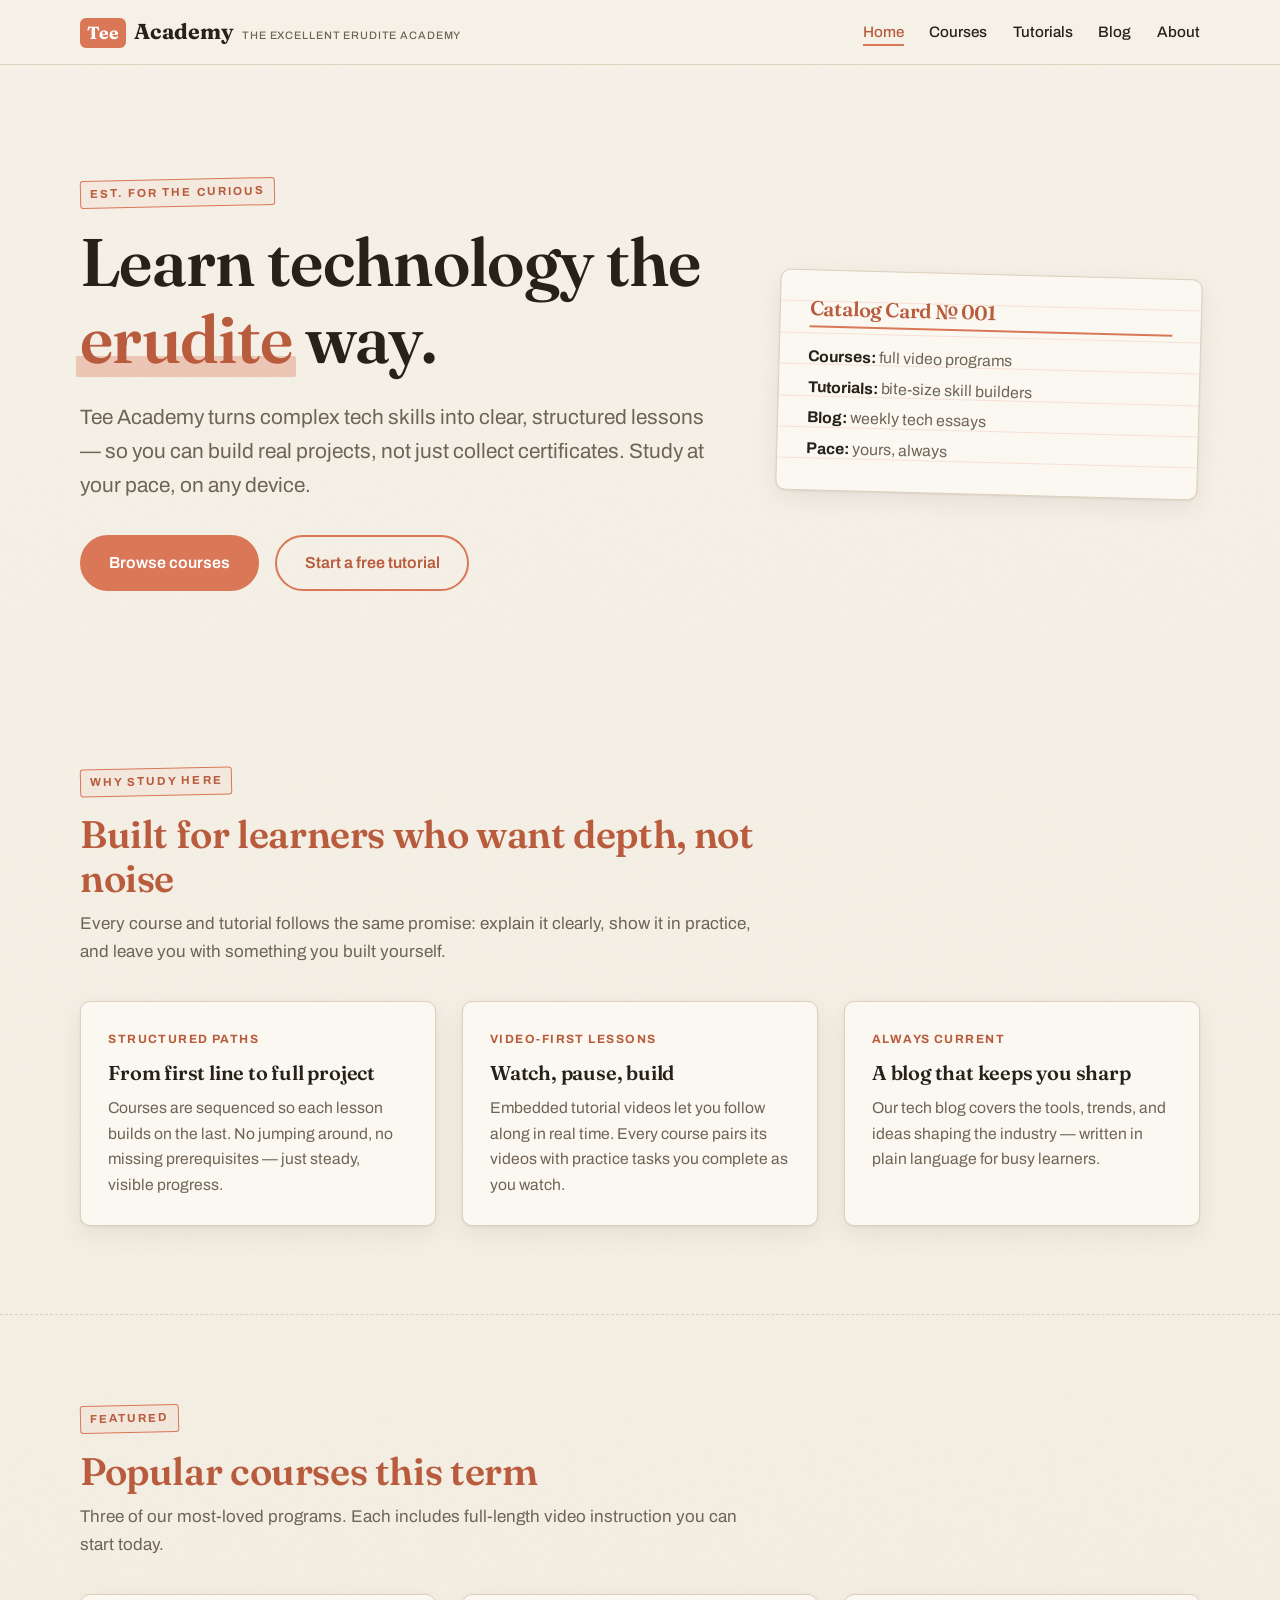
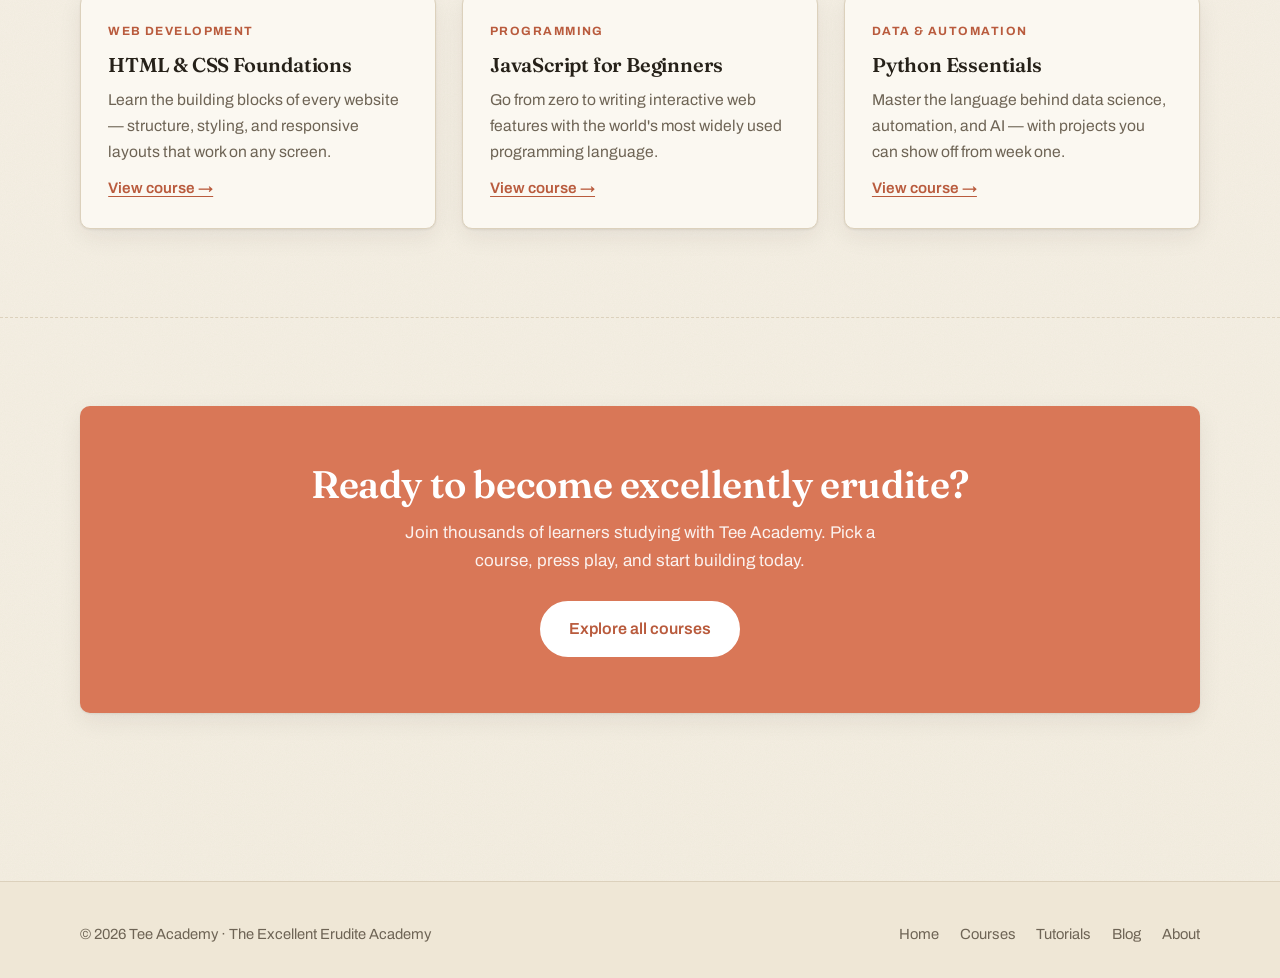
==== index.html @ ce32a6d3 "First commit" ====
<!DOCTYPE html>
<html lang="en">
<head>
  <meta charset="UTF-8" />
  <meta name="viewport" content="width=device-width, initial-scale=1.0" />
  <title>Tee Academy — The Excellent Erudite Academy</title>
  <meta name="description" content="Tee Academy — The Excellent Erudite Academy. Practical technology courses, tutorials, and a blog for lifelong learners." />
  <link rel="preconnect" href="https://fonts.googleapis.com" />
  <link rel="preconnect" href="https://fonts.gstatic.com" crossorigin />
  <link href="https://fonts.googleapis.com/css2?family=Fraunces:opsz,wght@9..144,400;9..144,600;9..144,700&family=Archivo:wght@400;500;600;700&display=swap" rel="stylesheet" />
  <link rel="stylesheet" href="styles.css" />
</head>
<body>

  <header class="site-header">
    <div class="wrap nav">
      <a class="brand" href="index.html">
        <span class="tee">Tee</span> Academy
        <small>The Excellent Erudite Academy</small>
      </a>
      <button class="nav-toggle" aria-expanded="false" aria-controls="site-nav" onclick="toggleNav(this)">Menu ☰</button>
      <ul class="nav-links" id="site-nav">
        <li><a href="index.html" aria-current="page">Home</a></li>
        <li><a href="courses.html">Courses</a></li>
        <li><a href="tutorials.html">Tutorials</a></li>
        <li><a href="blog.html">Blog</a></li>
        <li><a href="about.html">About</a></li>
      </ul>
    </div>
  </header>

  <main>

    <!-- Hero -->
    <section class="hero">
      <div class="wrap hero-grid">
        <div>
          <span class="stamp">Est. for the curious</span>
          <h1>Learn technology the <span class="mark accent">erudite</span> way.</h1>
          <p class="lede">Tee Academy turns complex tech skills into clear, structured lessons — so you can build real projects, not just collect certificates. Study at your pace, on any device.</p>
          <div class="hero-actions">
            <a class="btn btn-solid" href="courses.html">Browse courses</a>
            <a class="btn btn-ghost" href="tutorials.html">Start a free tutorial</a>
          </div>
        </div>
        <aside class="index-card" aria-label="What you will find at Tee Academy">
          <h3>Catalog Card № 001</h3>
          <ul>
            <li><strong>Courses:</strong> full video programs</li>
            <li><strong>Tutorials:</strong> bite-size skill builders</li>
            <li><strong>Blog:</strong> weekly tech essays</li>
            <li><strong>Pace:</strong> yours, always</li>
          </ul>
        </aside>
      </div>
    </section>

    <!-- Why Tee Academy -->
    <section class="section">
      <div class="wrap">
        <div class="section-head">
          <span class="stamp">Why study here</span>
          <h2>Built for learners who want depth, not noise</h2>
          <p>Every course and tutorial follows the same promise: explain it clearly, show it in practice, and leave you with something you built yourself.</p>
        </div>
        <div class="grid">
          <article class="card">
            <span class="meta">Structured paths</span>
            <h3>From first line to full project</h3>
            <p>Courses are sequenced so each lesson builds on the last. No jumping around, no missing prerequisites — just steady, visible progress.</p>
          </article>
          <article class="card">
            <span class="meta">Video-first lessons</span>
            <h3>Watch, pause, build</h3>
            <p>Embedded tutorial videos let you follow along in real time. Every course pairs its videos with practice tasks you complete as you watch.</p>
          </article>
          <article class="card">
            <span class="meta">Always current</span>
            <h3>A blog that keeps you sharp</h3>
            <p>Our tech blog covers the tools, trends, and ideas shaping the industry — written in plain language for busy learners.</p>
          </article>
        </div>
      </div>
    </section>

    <!-- Featured courses -->
    <section class="section">
      <div class="wrap">
        <div class="section-head">
          <span class="stamp">Featured</span>
          <h2>Popular courses this term</h2>
          <p>Three of our most-loved programs. Each includes full-length video instruction you can start today.</p>
        </div>
        <div class="grid">
          <article class="card">
            <span class="meta">Web Development</span>
            <h3>HTML &amp; CSS Foundations</h3>
            <p>Learn the building blocks of every website — structure, styling, and responsive layouts that work on any screen.</p>
            <a class="card-link" href="courses.html">View course →</a>
          </article>
          <article class="card">
            <span class="meta">Programming</span>
            <h3>JavaScript for Beginners</h3>
            <p>Go from zero to writing interactive web features with the world's most widely used programming language.</p>
            <a class="card-link" href="courses.html">View course →</a>
          </article>
          <article class="card">
            <span class="meta">Data &amp; Automation</span>
            <h3>Python Essentials</h3>
            <p>Master the language behind data science, automation, and AI — with projects you can show off from week one.</p>
            <a class="card-link" href="courses.html">View course →</a>
          </article>
        </div>
      </div>
    </section>

    <!-- CTA -->
    <section class="section">
      <div class="wrap">
        <div class="cta-band">
          <h2>Ready to become excellently erudite?</h2>
          <p>Join thousands of learners studying with Tee Academy. Pick a course, press play, and start building today.</p>
          <a class="btn" href="courses.html">Explore all courses</a>
        </div>
      </div>
    </section>

  </main>

  <footer class="site-footer">
    <div class="wrap footer-grid">
      <span>© 2026 Tee Academy · The Excellent Erudite Academy</span>
      <nav aria-label="Footer">
        <a href="index.html">Home</a>
        <a href="courses.html">Courses</a>
        <a href="tutorials.html">Tutorials</a>
        <a href="blog.html">Blog</a>
        <a href="about.html">About</a>
      </nav>
    </div>
  </footer>

  <script>
    function toggleNav(btn) {
      var nav = document.getElementById('site-nav');
      var open = nav.classList.toggle('open');
      btn.setAttribute('aria-expanded', open);
    }
  </script>
</body>
</html>
---- styles.css ----
/* ============================================================
   TEE ACADEMY — The Excellent Erudite Academy
   Shared stylesheet · paper texture · Anthropic orange accents
   ============================================================ */

:root {
  --paper: #F6F1E7;
  --paper-deep: #EFE7D6;
  --card: #FBF8F1;
  --ink: #262119;
  --ink-soft: #6E6455;
  --orange: #D97757;        /* Anthropic signature orange */
  --orange-deep: #B95B3D;
  --rule: #DCD1BC;
  --shadow: 0 1px 2px rgba(38, 33, 25, 0.08), 0 8px 24px rgba(38, 33, 25, 0.07);
  --radius: 10px;
  --font-display: "Fraunces", Georgia, serif;
  --font-body: "Archivo", "Helvetica Neue", Arial, sans-serif;
  --measure: 68ch;
}

* { box-sizing: border-box; margin: 0; padding: 0; }

html { scroll-behavior: smooth; }

@media (prefers-reduced-motion: reduce) {
  html { scroll-behavior: auto; }
  *, *::before, *::after { animation: none !important; transition: none !important; }
}

body {
  font-family: var(--font-body);
  font-size: 1.0625rem;
  line-height: 1.65;
  color: var(--ink);
  background-color: var(--paper);
  /* Paper-fiber texture: layered SVG grain over a warm gradient */
  background-image:
    url("data:image/svg+xml,%3Csvg xmlns='http://www.w3.org/2000/svg' width='240' height='240'%3E%3Cfilter id='p'%3E%3CfeTurbulence type='fractalNoise' baseFrequency='0.9' numOctaves='2' stitchTiles='stitch'/%3E%3CfeColorMatrix values='0 0 0 0 0.35 0 0 0 0 0.30 0 0 0 0 0.22 0 0 0 0.06 0'/%3E%3C/filter%3E%3Crect width='100%25' height='100%25' filter='url(%23p)'/%3E%3C/svg%3E"),
    linear-gradient(180deg, #F8F3EA 0%, #F4EEE1 100%);
}

img, iframe { max-width: 100%; }

a { color: var(--orange-deep); text-decoration-thickness: 1px; text-underline-offset: 3px; }
a:hover { color: var(--orange); }

:focus-visible {
  outline: 3px solid var(--orange);
  outline-offset: 3px;
  border-radius: 2px;
}

.wrap {
  width: min(1120px, 92%);
  margin-inline: auto;
}

/* ---------- Typography ---------- */

h1, h2, h3 {
  font-family: var(--font-display);
  font-weight: 600;
  line-height: 1.15;
  color: var(--ink);
  letter-spacing: -0.01em;
}

h1 { font-size: clamp(2.4rem, 6vw, 4.2rem); }
h2 { font-size: clamp(1.7rem, 3.5vw, 2.4rem); color: var(--orange-deep); }
h3 { font-size: 1.25rem; }

.lede {
  font-size: clamp(1.1rem, 2vw, 1.3rem);
  color: var(--ink-soft);
  max-width: var(--measure);
}

/* Catalog-stamp eyebrow — the site's recurring motif */
.stamp {
  display: inline-block;
  font-size: 0.72rem;
  font-weight: 700;
  letter-spacing: 0.18em;
  text-transform: uppercase;
  color: var(--orange-deep);
  border: 1.5px solid var(--orange);
  border-radius: 3px;
  padding: 0.3em 0.75em;
  transform: rotate(-1.2deg);
  background: rgba(217, 119, 87, 0.06);
  margin-bottom: 1rem;
}

/* Marker underline for a single highlighted word */
.mark {
  position: relative;
  white-space: nowrap;
}
.mark::after {
  content: "";
  position: absolute;
  left: -0.06em; right: -0.06em; bottom: 0.04em;
  height: 0.32em;
  background: var(--orange);
  opacity: 0.35;
  border-radius: 2px;
  z-index: -1;
}

/* ---------- Header & navigation ---------- */

.site-header {
  position: sticky;
  top: 0;
  z-index: 50;
  background: rgba(246, 241, 231, 0.92);
  backdrop-filter: blur(6px);
  border-bottom: 1px solid var(--rule);
}

.nav {
  display: flex;
  align-items: center;
  justify-content: space-between;
  gap: 1rem;
  padding: 0.9rem 0;
}

.brand {
  font-family: var(--font-display);
  font-size: 1.35rem;
  font-weight: 700;
  color: var(--ink);
  text-decoration: none;
  display: flex;
  align-items: baseline;
  gap: 0.5rem;
}
.brand .tee {
  color: #fff;
  background: var(--orange);
  border-radius: 6px;
  padding: 0.05em 0.4em;
  font-size: 1.1rem;
}
.brand small {
  font-family: var(--font-body);
  font-size: 0.68rem;
  font-weight: 500;
  letter-spacing: 0.08em;
  text-transform: uppercase;
  color: var(--ink-soft);
}

.nav-links {
  display: flex;
  align-items: center;
  gap: 1.6rem;
  list-style: none;
}
.nav-links a {
  font-size: 0.95rem;
  font-weight: 500;
  color: var(--ink);
  text-decoration: none;
  padding: 0.25rem 0;
  border-bottom: 2px solid transparent;
}
.nav-links a:hover { color: var(--orange-deep); }
.nav-links a[aria-current="page"] {
  color: var(--orange-deep);
  border-bottom-color: var(--orange);
}

.nav-toggle {
  display: none;
  background: none;
  border: 1.5px solid var(--rule);
  border-radius: 8px;
  padding: 0.45rem 0.7rem;
  font: inherit;
  font-size: 0.9rem;
  color: var(--ink);
  cursor: pointer;
}

/* ---------- Buttons ---------- */

.btn {
  display: inline-block;
  font-family: var(--font-body);
  font-weight: 600;
  font-size: 1rem;
  text-decoration: none;
  border-radius: 999px;
  padding: 0.8em 1.7em;
  border: 2px solid var(--orange);
  transition: transform 0.15s ease, background-color 0.15s ease, color 0.15s ease;
  cursor: pointer;
}
.btn-solid { background: var(--orange); color: #fff; }
.btn-solid:hover { background: var(--orange-deep); border-color: var(--orange-deep); color: #fff; transform: translateY(-2px); }
.btn-ghost { background: transparent; color: var(--orange-deep); }
.btn-ghost:hover { background: rgba(217, 119, 87, 0.1); transform: translateY(-2px); }

/* ---------- Sections ---------- */

.section { padding: clamp(3rem, 7vw, 5.5rem) 0; }
.section + .section { border-top: 1px dashed var(--rule); }
.section-head { max-width: var(--measure); margin-bottom: 2.2rem; }
.section-head p { color: var(--ink-soft); margin-top: 0.6rem; }

/* ---------- Hero ---------- */

.hero { padding: clamp(3.5rem, 9vw, 7rem) 0 clamp(3rem, 7vw, 5.5rem); }
.hero-grid {
  display: grid;
  grid-template-columns: 1.2fr 0.8fr;
  gap: clamp(2rem, 5vw, 4rem);
  align-items: center;
}
.hero h1 span.accent { color: var(--orange-deep); }
.hero .lede { margin: 1.4rem 0 2rem; }
.hero-actions { display: flex; flex-wrap: wrap; gap: 1rem; }

/* Index-card figure in the hero */
.index-card {
  background: var(--card);
  border: 1px solid var(--rule);
  border-radius: var(--radius);
  box-shadow: var(--shadow);
  padding: 1.6rem 1.8rem;
  transform: rotate(1.5deg);
  background-image: repeating-linear-gradient(
    to bottom,
    transparent 0 1.9rem,
    rgba(217, 119, 87, 0.18) 1.9rem calc(1.9rem + 1px)
  );
}
.index-card h3 {
  font-family: var(--font-display);
  color: var(--orange-deep);
  border-bottom: 2px solid var(--orange);
  padding-bottom: 0.4rem;
  margin-bottom: 0.9rem;
}
.index-card ul { list-style: none; }
.index-card li {
  line-height: 1.9rem;
  color: var(--ink-soft);
  font-size: 0.98rem;
}
.index-card li strong { color: var(--ink); }

/* ---------- Card grids ---------- */

.grid {
  display: grid;
  gap: 1.6rem;
  grid-template-columns: repeat(3, 1fr);
}
.grid-2 { grid-template-columns: repeat(2, 1fr); }

.card {
  background: var(--card);
  border: 1px solid var(--rule);
  border-radius: var(--radius);
  box-shadow: var(--shadow);
  padding: 1.7rem;
  display: flex;
  flex-direction: column;
  gap: 0.7rem;
}
.card h3 { color: var(--ink); }
.card p { color: var(--ink-soft); font-size: 0.98rem; flex-grow: 1; }
.card .meta {
  font-size: 0.75rem;
  font-weight: 700;
  letter-spacing: 0.12em;
  text-transform: uppercase;
  color: var(--orange-deep);
}
.card a.card-link { font-weight: 600; font-size: 0.95rem; }

/* ---------- Courses / video embeds ---------- */

.course {
  display: grid;
  grid-template-columns: 1fr 1fr;
  gap: clamp(1.5rem, 4vw, 3rem);
  align-items: center;
  padding: 2.4rem 0;
}
.course + .course { border-top: 1px dashed var(--rule); }
.course:nth-child(even) .course-media { order: 2; }

.video-frame {
  position: relative;
  width: 100%;
  aspect-ratio: 16 / 9;
  background: var(--paper-deep);
  border: 1px solid var(--rule);
  border-radius: var(--radius);
  overflow: hidden;
  box-shadow: var(--shadow);
}
.video-frame iframe {
  position: absolute;
  inset: 0;
  width: 100%;
  height: 100%;
  border: 0;
}

.course-body h3 { font-size: 1.5rem; margin: 0.5rem 0 0.7rem; }
.course-body p { color: var(--ink-soft); margin-bottom: 1.1rem; }
.course-facts {
  list-style: none;
  display: flex;
  flex-wrap: wrap;
  gap: 0.5rem 1.4rem;
  font-size: 0.85rem;
  color: var(--ink-soft);
  margin-bottom: 1.3rem;
}
.course-facts li::before { content: "▸ "; color: var(--orange); }

/* ---------- Tutorials list ---------- */

.tutorial {
  display: grid;
  grid-template-columns: auto 1fr auto;
  gap: 1.4rem;
  align-items: center;
  background: var(--card);
  border: 1px solid var(--rule);
  border-radius: var(--radius);
  padding: 1.3rem 1.6rem;
  box-shadow: var(--shadow);
}
.tutorial + .tutorial { margin-top: 1rem; }
.tutorial-badge {
  font-family: var(--font-display);
  font-size: 1.4rem;
  font-weight: 700;
  color: #fff;
  background: var(--orange);
  border-radius: 8px;
  width: 3rem;
  height: 3rem;
  display: grid;
  place-items: center;
}
.tutorial h3 { font-size: 1.15rem; }
.tutorial p { color: var(--ink-soft); font-size: 0.95rem; margin-top: 0.2rem; }
.tutorial .level {
  font-size: 0.75rem;
  font-weight: 700;
  letter-spacing: 0.1em;
  text-transform: uppercase;
  color: var(--orange-deep);
  border: 1.5px solid var(--orange);
  border-radius: 999px;
  padding: 0.3em 0.9em;
  white-space: nowrap;
}

/* ---------- Blog ---------- */

.post {
  background: var(--card);
  border: 1px solid var(--rule);
  border-radius: var(--radius);
  box-shadow: var(--shadow);
  padding: 1.8rem;
}
.post .date {
  font-size: 0.8rem;
  letter-spacing: 0.1em;
  text-transform: uppercase;
  color: var(--ink-soft);
}
.post h3 { margin: 0.5rem 0 0.6rem; }
.post h3 a { color: var(--ink); text-decoration: none; }
.post h3 a:hover { color: var(--orange-deep); }
.post p { color: var(--ink-soft); font-size: 0.98rem; }
.post .tags { margin-top: 1rem; display: flex; flex-wrap: wrap; gap: 0.5rem; }
.post .tags span {
  font-size: 0.75rem;
  font-weight: 600;
  color: var(--orange-deep);
  background: rgba(217, 119, 87, 0.1);
  border-radius: 999px;
  padding: 0.25em 0.85em;
}

/* ---------- About ---------- */

.prose { max-width: var(--measure); }
.prose p + p { margin-top: 1.1rem; }
.prose blockquote {
  margin: 1.8rem 0;
  padding: 1rem 1.6rem;
  border-left: 4px solid var(--orange);
  background: rgba(217, 119, 87, 0.07);
  border-radius: 0 var(--radius) var(--radius) 0;
  font-family: var(--font-display);
  font-size: 1.2rem;
  color: var(--ink);
}

.values { margin-top: 2.5rem; }

/* ---------- Call-to-action band ---------- */

.cta-band {
  background: var(--orange);
  color: #fff;
  border-radius: var(--radius);
  padding: clamp(2rem, 5vw, 3.5rem);
  text-align: center;
  box-shadow: var(--shadow);
}
.cta-band h2 { color: #fff; }
.cta-band p { margin: 0.8rem auto 1.6rem; max-width: 52ch; color: rgba(255, 255, 255, 0.9); }
.cta-band .btn { background: #fff; color: var(--orange-deep); border-color: #fff; }
.cta-band .btn:hover { background: var(--paper); }

/* ---------- Footer ---------- */

.site-footer {
  margin-top: clamp(3rem, 7vw, 5rem);
  border-top: 1px solid var(--rule);
  background: var(--paper-deep);
  padding: 2.5rem 0 2rem;
  font-size: 0.92rem;
  color: var(--ink-soft);
}
.footer-grid {
  display: flex;
  flex-wrap: wrap;
  justify-content: space-between;
  gap: 1.5rem;
  align-items: center;
}
.footer-grid nav { display: flex; flex-wrap: wrap; gap: 1.3rem; }
.footer-grid a { color: var(--ink-soft); text-decoration: none; }
.footer-grid a:hover { color: var(--orange-deep); }

/* ---------- Responsive ---------- */

@media (max-width: 900px) {
  .grid { grid-template-columns: repeat(2, 1fr); }
  .hero-grid { grid-template-columns: 1fr; }
  .index-card { transform: rotate(0.8deg); max-width: 480px; }
  .course,
  .course:nth-child(even) { grid-template-columns: 1fr; }
  .course:nth-child(even) .course-media { order: 0; }
}

@media (max-width: 640px) {
  .grid, .grid-2 { grid-template-columns: 1fr; }

  .nav-toggle { display: inline-block; }
  .nav { flex-wrap: wrap; }
  .nav-links {
    display: none;
    width: 100%;
    flex-direction: column;
    align-items: flex-start;
    gap: 0.2rem;
    padding: 0.6rem 0 1rem;
    border-top: 1px dashed var(--rule);
    margin-top: 0.7rem;
  }
  .nav-links.open { display: flex; }
  .nav-links a { display: block; padding: 0.55rem 0; width: 100%; }

  .tutorial { grid-template-columns: auto 1fr; }
  .tutorial .level { grid-column: 2; justify-self: start; }

  .brand small { display: none; }
}
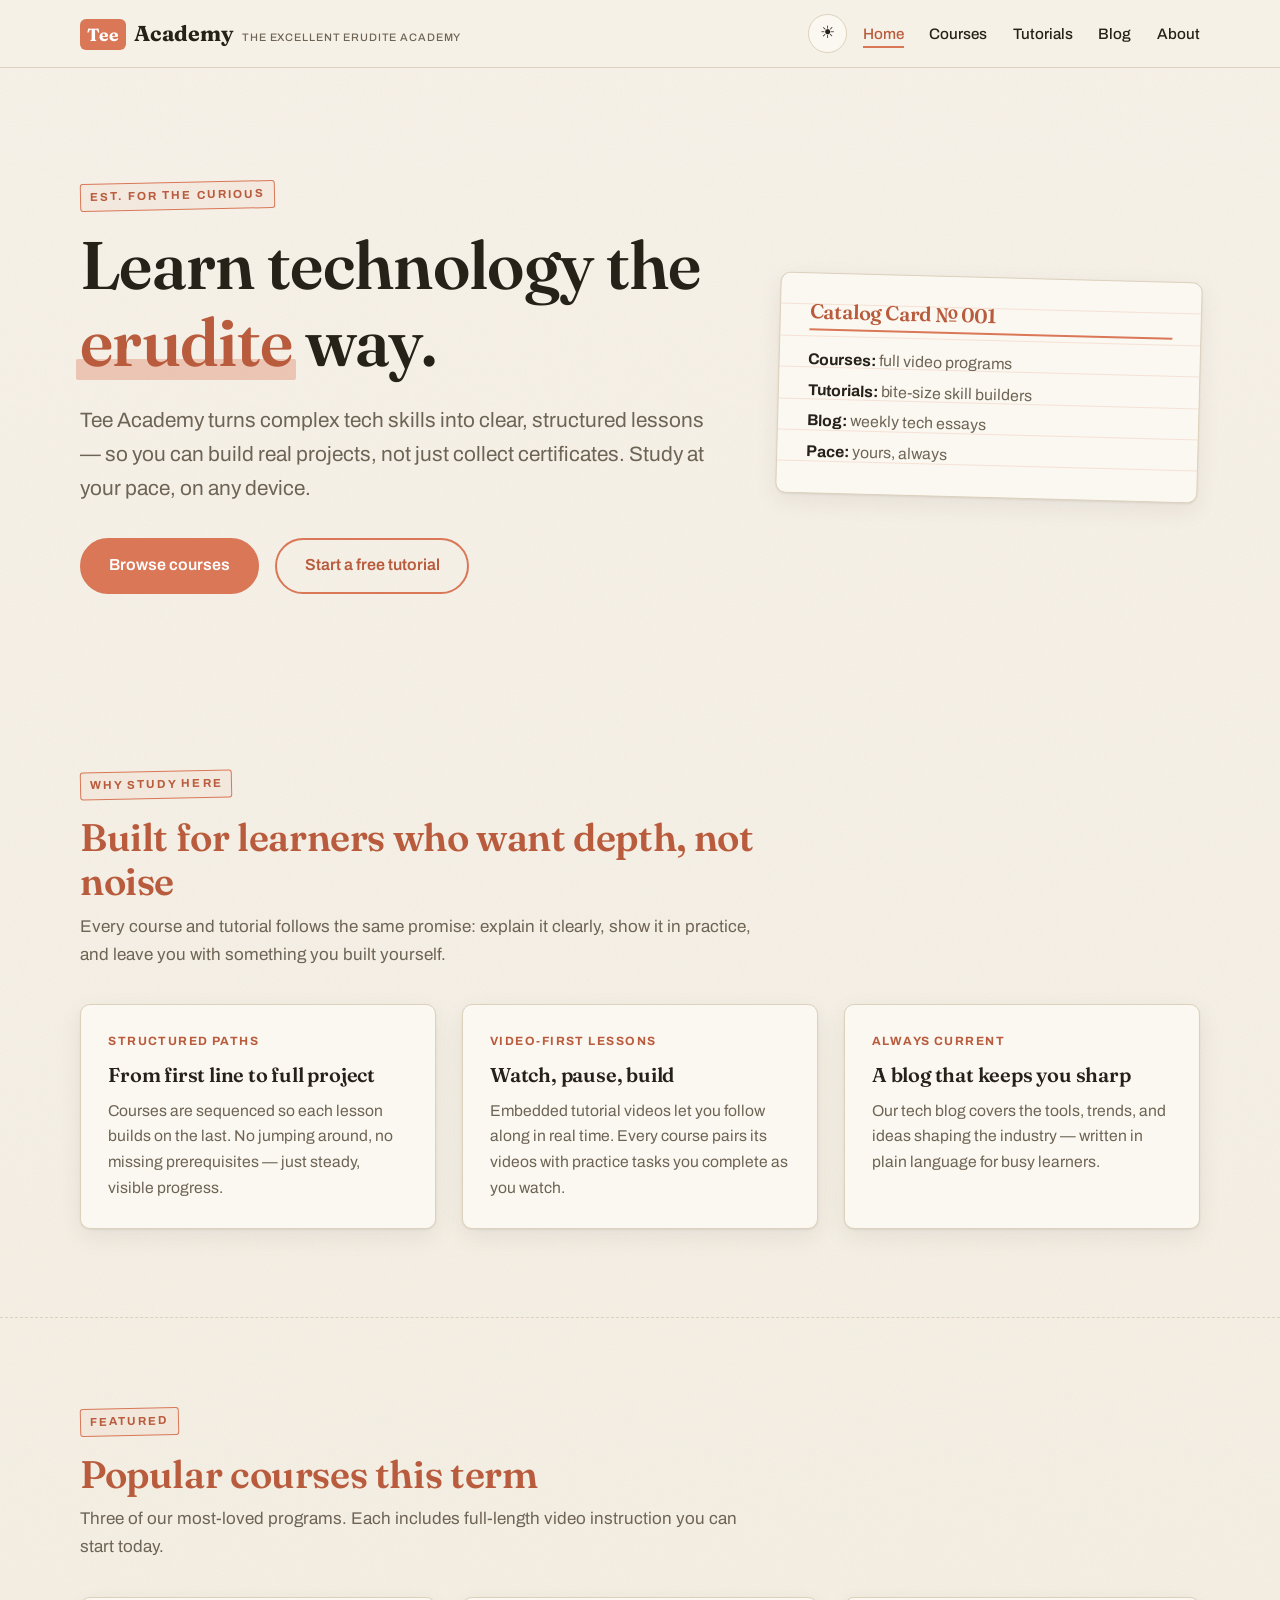
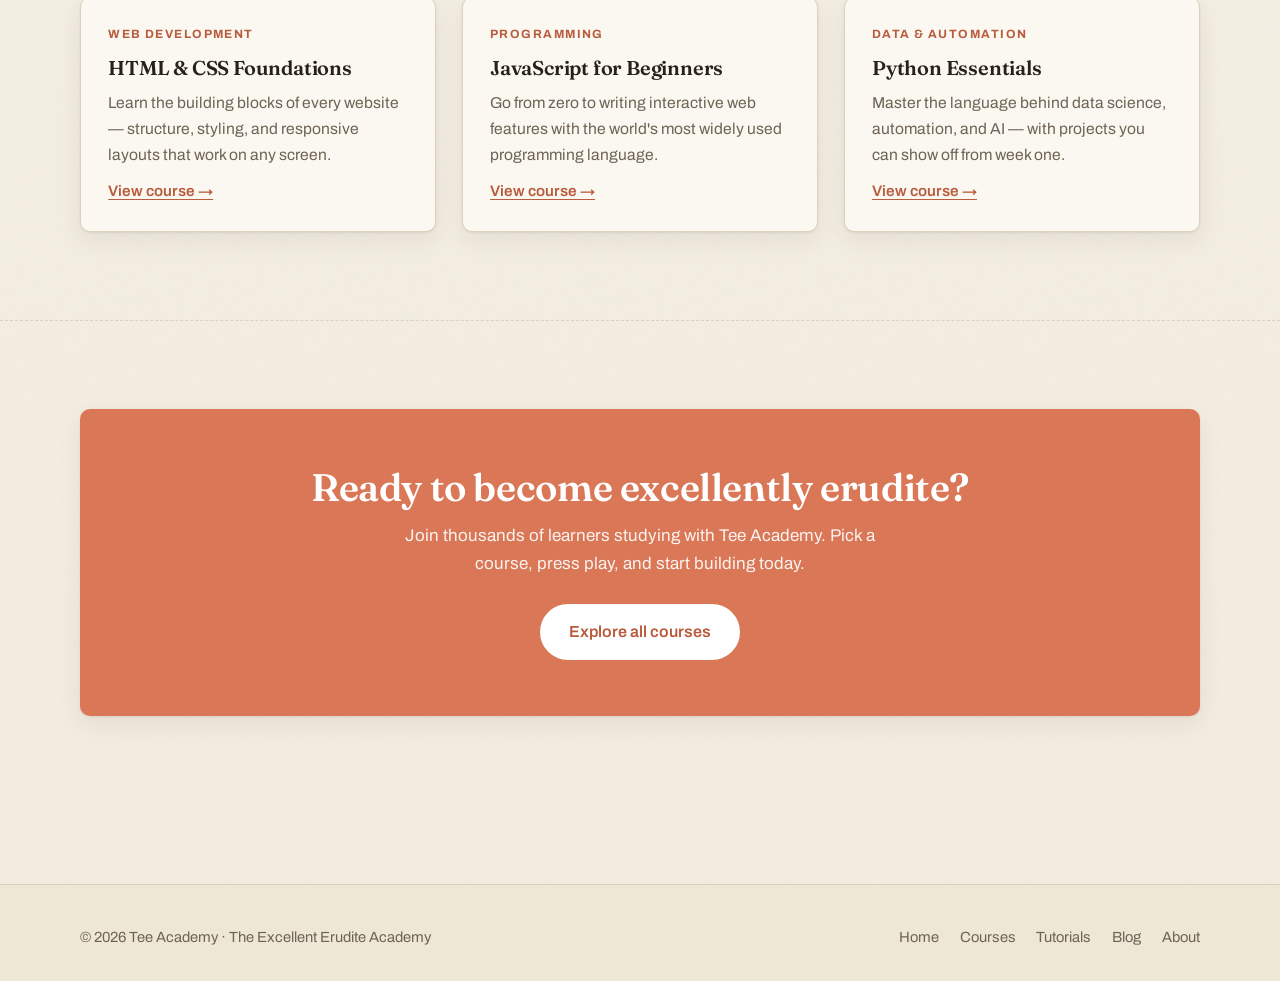
==== commit 8e1b6464: "Update" ====
--- a/index.html
+++ b/index.html
@@ -2,6 +2,14 @@
 <html lang="en">
 <head>
   <meta charset="UTF-8" />
+  <script>
+    (function () {
+      var saved = localStorage.getItem('tee-theme');
+      var theme = saved || (window.matchMedia('(prefers-color-scheme: dark)').matches ? 'dark' : 'light');
+      document.documentElement.setAttribute('data-theme', theme);
+    })();
+  </script>
+  <link rel="icon" type="image/png" href="favicon.png" />
   <meta name="viewport" content="width=device-width, initial-scale=1.0" />
   <title>Tee Academy — The Excellent Erudite Academy</title>
   <meta name="description" content="Tee Academy — The Excellent Erudite Academy. Practical technology courses, tutorials, and a blog for lifelong learners." />
@@ -18,6 +26,10 @@
         <span class="tee">Tee</span> Academy
         <small>The Excellent Erudite Academy</small>
       </a>
+      <button class="theme-toggle" onclick="toggleTheme()" aria-label="Toggle dark mode" title="Toggle dark mode">
+        <span class="icon-light" aria-hidden="true">&#9728;</span>
+        <span class="icon-dark" aria-hidden="true">&#9789;</span>
+      </button>
       <button class="nav-toggle" aria-expanded="false" aria-controls="site-nav" onclick="toggleNav(this)">Menu ☰</button>
       <ul class="nav-links" id="site-nav">
         <li><a href="index.html" aria-current="page">Home</a></li>
@@ -146,6 +158,13 @@
       var open = nav.classList.toggle('open');
       btn.setAttribute('aria-expanded', open);
     }
+
+    function toggleTheme() {
+      var root = document.documentElement;
+      var next = root.getAttribute('data-theme') === 'dark' ? 'light' : 'dark';
+      root.setAttribute('data-theme', next);
+      localStorage.setItem('tee-theme', next);
+    }
   </script>
 </body>
 </html>
--- a/styles.css
+++ b/styles.css
@@ -19,6 +19,21 @@
   --measure: 68ch;
 }
 
+/* ---------- Dark theme ----------
+   Same retro-tech/paper-texture system, re-tuned for a dark surface.
+   Orange gets a touch brighter/lighter so it still pops on dark ink. */
+:root[data-theme="dark"] {
+  --paper: #1B1712;
+  --paper-deep: #14110D;
+  --card: #24201A;
+  --ink: #F2EAD9;
+  --ink-soft: #B6A990;
+  --orange: #E2916A;
+  --orange-deep: #F0A97D;
+  --rule: #3C3327;
+  --shadow: 0 1px 2px rgba(0, 0, 0, 0.35), 0 8px 24px rgba(0, 0, 0, 0.35);
+}
+
 * { box-sizing: border-box; margin: 0; padding: 0; }
 
 html { scroll-behavior: smooth; }
@@ -38,6 +53,13 @@
   background-image:
     url("data:image/svg+xml,%3Csvg xmlns='http://www.w3.org/2000/svg' width='240' height='240'%3E%3Cfilter id='p'%3E%3CfeTurbulence type='fractalNoise' baseFrequency='0.9' numOctaves='2' stitchTiles='stitch'/%3E%3CfeColorMatrix values='0 0 0 0 0.35 0 0 0 0 0.30 0 0 0 0 0.22 0 0 0 0.06 0'/%3E%3C/filter%3E%3Crect width='100%25' height='100%25' filter='url(%23p)'/%3E%3C/svg%3E"),
     linear-gradient(180deg, #F8F3EA 0%, #F4EEE1 100%);
+  transition: background-color 0.25s ease, color 0.25s ease;
+}
+
+:root[data-theme="dark"] body {
+  background-image:
+    url("data:image/svg+xml,%3Csvg xmlns='http://www.w3.org/2000/svg' width='240' height='240'%3E%3Cfilter id='p'%3E%3CfeTurbulence type='fractalNoise' baseFrequency='0.9' numOctaves='2' stitchTiles='stitch'/%3E%3CfeColorMatrix values='0 0 0 0 1 0 0 0 0 0.95 0 0 0 0 0.85 0 0 0 0.045 0'/%3E%3C/filter%3E%3Crect width='100%25' height='100%25' filter='url(%23p)'/%3E%3C/svg%3E"),
+    linear-gradient(180deg, #1D1913 0%, #161209 100%);
 }
 
 img, iframe { max-width: 100%; }
@@ -117,6 +139,11 @@
   background: rgba(246, 241, 231, 0.92);
   backdrop-filter: blur(6px);
   border-bottom: 1px solid var(--rule);
+  transition: background-color 0.25s ease, border-color 0.25s ease;
+}
+
+:root[data-theme="dark"] .site-header {
+  background: rgba(27, 23, 18, 0.92);
 }
 
 .nav {
@@ -136,6 +163,7 @@
   display: flex;
   align-items: baseline;
   gap: 0.5rem;
+  margin-right: auto;
 }
 .brand .tee {
   color: #fff;
@@ -184,6 +212,32 @@
   color: var(--ink);
   cursor: pointer;
 }
+
+/* ---------- Theme toggle ---------- */
+
+.theme-toggle {
+  display: inline-flex;
+  align-items: center;
+  justify-content: center;
+  flex-shrink: 0;
+  width: 2.4rem;
+  height: 2.4rem;
+  border-radius: 50%;
+  border: 1.5px solid var(--rule);
+  background: var(--card);
+  color: var(--ink);
+  font-size: 1.05rem;
+  line-height: 1;
+  cursor: pointer;
+  transition: border-color 0.2s ease, transform 0.3s ease, background-color 0.2s ease;
+}
+.theme-toggle:hover {
+  border-color: var(--orange);
+  transform: rotate(20deg);
+}
+.theme-toggle .icon-dark { display: none; }
+:root[data-theme="dark"] .theme-toggle .icon-light { display: none; }
+:root[data-theme="dark"] .theme-toggle .icon-dark { display: inline; }
 
 /* ---------- Buttons ---------- */
 
@@ -271,6 +325,7 @@
   display: flex;
   flex-direction: column;
   gap: 0.7rem;
+  transition: background-color 0.25s ease, border-color 0.25s ease;
 }
 .card h3 { color: var(--ink); }
 .card p { color: var(--ink-soft); font-size: 0.98rem; flex-grow: 1; }
@@ -481,4 +536,7 @@
   .tutorial .level { grid-column: 2; justify-self: start; }
 
   .brand small { display: none; }
-}
+
+  .nav { gap: 0.6rem; }
+  .theme-toggle { width: 2.2rem; height: 2.2rem; font-size: 0.95rem; }
+}
